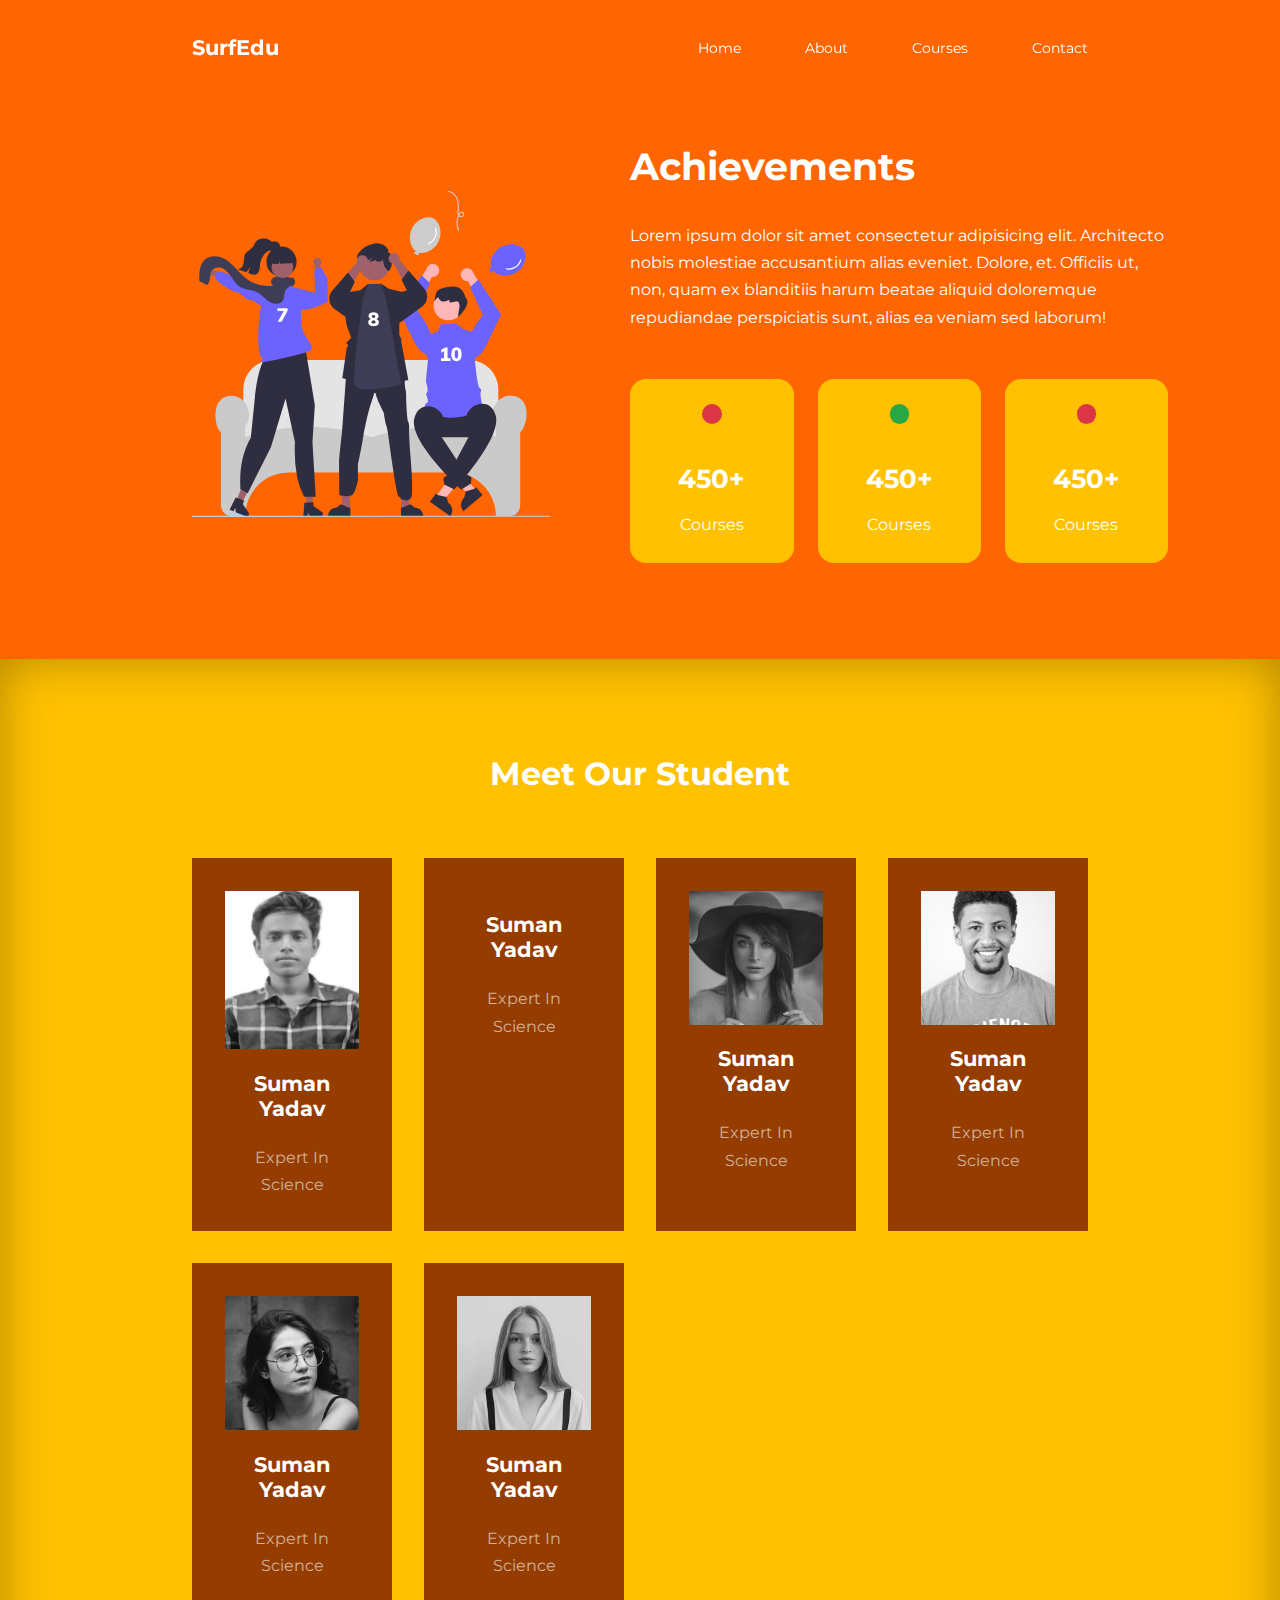
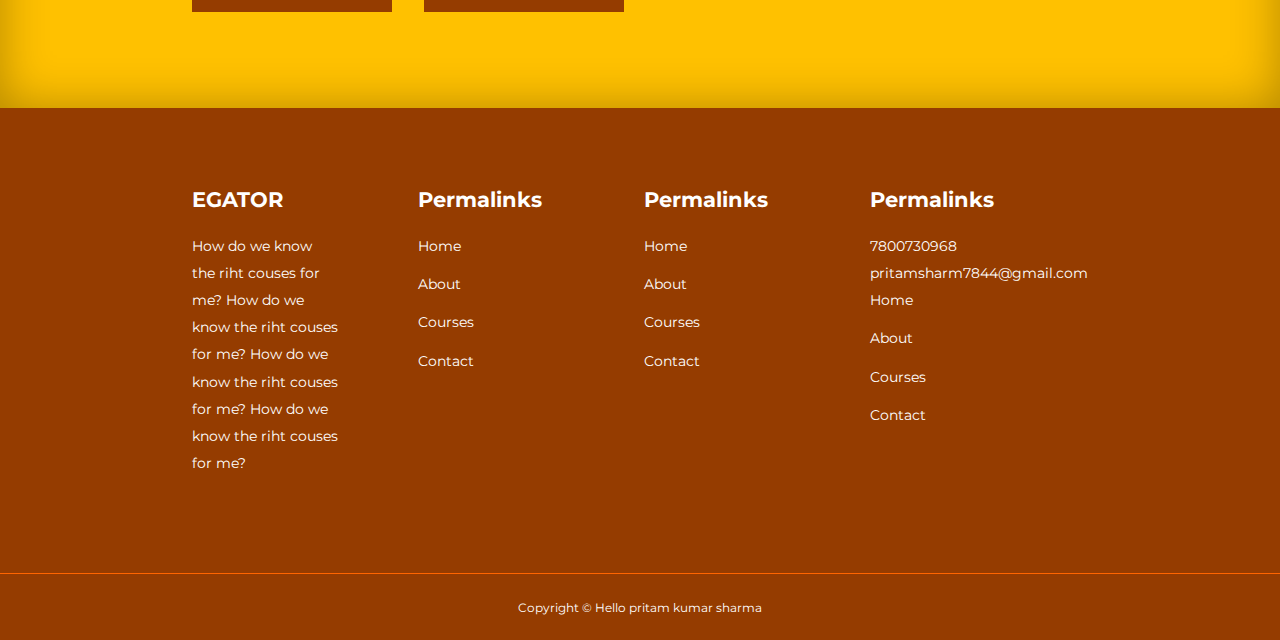
==== about.html @ e7615812 "Your commit message here" ====
<!DOCTYPE html>
<html lang="en">

<head>
    <meta charset="UTF-8">
    <meta name="viewport" content="width=device-width, initial-scale=1.0">
    <title>Education</title>

    <link rel="stylesheet" href="./css/style.css">
    <link rel="stylesheet" href="./css/about.css">

    <link rel="stylesheet" href="https://unicons.iconscout.com/release/v4.0.8/css/line.css">

    <link rel="preconnect" href="https://fonts.googleapis.com">
    <link rel="preconnect" href="https://fonts.gstatic.com" crossorigin>
    <link href="https://fonts.googleapis.com/css2?family=Montserrat:wght@300;400;500;600;700;800;900&display=swap"
        rel="stylesheet">

    <link rel="stylesheet" href="https://cdn.jsdelivr.net/npm/swiper@10/swiper-bundle.min.css" />
</head>

<body>

    <nav>
        <div class="container nav_container">

            <a href="index.html">
                <h4>SurfEdu</h4>
            </a>
            <ul class="nav_menu">
                <li><a href="index.html">Home</a></li>
                <li><a href="index.html">About</a></li>
                <li><a href="index.html">Courses</a></li>
                <li><a href="index.html">Contact</a></li>
            </ul>

            <button id="open-menu-btn"><i class="uil uil-bars"></i></button>
            <button id="close-menu-btn"><i class="uil uil-multiply"></i></button>
        </div>
    </nav>


    <!-- //////////End of navbar////////////// -->


    <section class="about_achievements">
        <div class="container about_achievements-container">
            <div class="about_achievements-left">
                <img src="./images/about achievements.svg" alt="">
            </div>
            <div class="about_achievements-right">
                <h1>Achievements</h1>
                <p>
                    Lorem ipsum dolor sit amet consectetur adipisicing elit. Architecto nobis molestiae accusantium
                    alias eveniet. Dolore, et. Officiis ut, non, quam ex blanditiis harum beatae aliquid doloremque
                    repudiandae perspiciatis sunt, alias ea veniam sed laborum!
                </p>
                <div class="achievement_cards">

                   


         

                    <article class="achievement_card">
                        <span class="achievement_icon">
                            <i class="uil uil-video"></i>
                        </span>
                        <h3>450+</h3>
                        <p>Courses</p>
                    </article>

                    <article class="achievement_card">
                        <span class="achievement_icon">
                            <i class="uil uil-video"></i>
                        </span>
                        <h3>450+</h3>
                        <p>Courses</p>
                    </article>

                  

                    <article class="achievement_card">
                        <span class="achievement_icon">
                            <i class="uil uil-video"></i>
                        </span>
                        <h3>450+</h3>
                        <p>Courses</p>
                    </article>

                </div>
            </div>
        </div>
    </section>



    <!-- end of Architecto -->

    <section class="team ">
        <h2>Meet Our Student</h2>
        <div class="container team_container">


            <article class="team_member">
                <div class="team_member-image">
                    <img src="images/pritamOne.jpg" alt="">
                </div>
                <div class="team_member-info">
                    <h4>Suman Yadav</h4>
                    <p>Expert In Science</p>
                </div>
                <div class="team_member-socials">
                    <a href="https://instagram.com"><i class="uil uil-instagram"></i></a>
                    <a href="https://twitter.com"><i class="uil uil-twitter-alt"></i></a>
                    <a href="https://linkdin.com"><i class="uil uil-linkedin-alt"></i></a>
                </div>
            </article>

            


            <article class="team_member">
                <div class="team_member-image">
                    <img src="images/pritamOne2.jpg" alt="">
                </div>
                <div class="team_member-info">
                    <h4>Suman Yadav</h4>
                    <p>Expert In Science</p>
                </div>
                <div class="team_member-socials">
                    <a href="https://instagram.com"><i class="uil uil-instagram"></i></a>
                    <a href="https://twitter.com"><i class="uil uil-twitter-alt"></i></a>
                    <a href="https://linkdin.com"><i class="uil uil-linkedin-alt"></i></a>
                </div>
            </article>



            <article class="team_member">
                <div class="team_member-image">
                    <img src="images/tm3.jpg" alt="">
                </div>
                <div class="team_member-info">
                    <h4>Suman Yadav</h4>
                    <p>Expert In Science</p>
                </div>
                <div class="team_member-socials">
                    <a href="https://instagram.com"><i class="uil uil-instagram"></i></a>
                    <a href="https://twitter.com"><i class="uil uil-twitter-alt"></i></a>
                    <a href="https://linkdin.com"><i class="uil uil-linkedin-alt"></i></a>
                </div>
            </article>



            <article class="team_member">
                <div class="team_member-image">
                    <img src="images/tm4.jpg" alt="">
                </div>
                <div class="team_member-info">
                    <h4>Suman Yadav</h4>
                    <p>Expert In Science</p>
                </div>
                <div class="team_member-socials">
                    <a href="https://instagram.com"><i class="uil uil-instagram"></i></a>
                    <a href="https://twitter.com"><i class="uil uil-twitter-alt"></i></a>
                    <a href="https://linkdin.com"><i class="uil uil-linkedin-alt"></i></a>
                </div>
            </article>



            <article class="team_member">
                <div class="team_member-image">
                    <img src="images/tm5.jpg" alt="">
                </div>
                <div class="team_member-info">
                    <h4>Suman Yadav</h4>
                    <p>Expert In Science</p>
                </div>
                <div class="team_member-socials">
                    <a href="https://instagram.com"><i class="uil uil-instagram"></i></a>
                    <a href="https://twitter.com"><i class="uil uil-twitter-alt"></i></a>
                    <a href="https://linkdin.com"><i class="uil uil-linkedin-alt"></i></a>
                </div>
            </article>



            <article class="team_member">
                <div class="team_member-image">
                    <img src="images/tm7.jpg" alt="">
                </div>
                <div class="team_member-info">
                    <h4>Suman Yadav</h4>
                    <p>Expert In Science</p>
                </div>
                <div class="team_member-socials">
                    <a href="https://instagram.com"><i class="uil uil-instagram"></i></a>
                    <a href="https://twitter.com"><i class="uil uil-twitter-alt"></i></a>
                    <a href="https://linkdin.com"><i class="uil uil-linkedin-alt"></i></a>
                </div>
            </article>


        </div>
    </section>





    <footer class="footer">
        <div class="container footer_container">
            <div class="footer_1">
                <a href="index.html" class="footer_logo" a>
                    <h4>EGATOR</h4>
                </a>
                <p>
                    How do we know the riht couses for me?
                    How do we know the riht couses for me?
                    How do we know the riht couses for me?
                    How do we know the riht couses for me?
                </p>
            </div>

            <div class="footer_2">
                <h4>Permalinks</h4>
                <ul class="permalinks">
                    <li><a href="index.html">Home</a></li>
                    <li><a href="index.html">About</a></li>
                    <li><a href="index.html">Courses</a></li>
                    <li><a href="index.html">Contact</a></li>
                </ul>
            </div>

            <div class="footer_3">
                <h4>Permalinks</h4>
                <!-- <div>
                    <p>7800730968</p>
                    <p>pritamsharm7844@gmail.com  </p>
                </div> -->

                <ul class="permalinks">
                    <li><a href="index.html">Home</a></li>
                    <li><a href="index.html">About</a></li>
                    <li><a href="index.html">Courses</a></li>
                    <li><a href="index.html">Contact</a></li>
                </ul>
            </div>

            <div class="footer_3">
                <h4>Permalinks</h4>
                <div>
                    <p>7800730968</p>
                    <p>pritamsharm7844@gmail.com </p>
                </div>

                <ul class="permalinks">
                    <li><a href="index.html">Home</a></li>
                    <li><a href="index.html">About</a></li>
                    <li><a href="index.html">Courses</a></li>
                    <li><a href="index.html">Contact</a></li>
                </ul>
            </div>



        </div>
        <div class="footer_copyright">
            <small>Copyright &copy; Hello pritam kumar sharma </small>
        </div>

    </footer>

    <script src="https://cdn.jsdelivr.net/npm/swiper@10/swiper-bundle.min.js"></script>

    <script src="./main.js"></script>


</body>

</html>
---- css/style.css ----
* {
    margin: 0;
    padding: 0;
    border: 0;
    outline: 0;
    text-decoration: none;
    list-style: none;
    color: white;
    box-sizing: border-box;

}

:root {
--color-success: #28a745;       /* A more traditional success green */
--color-warning: #ffc107;       /* A more vibrant warning yellow */
--color-danger: #dc3545;        /* A slightly darker red for better readability */
--color-danger-variant: rgba(220, 53, 69, 0.4); /* Adjusted to match the new danger color */
--color-white: #ffffff;         /* Pure white remains unchanged */
--color-light: rgba(255, 255, 255, 0.6); /* Slightly less transparent for better readability */
--color-black: #000000;
  --color-primary: #FF6500;       /* A slightly darker and softer blue */
--color-bg: #FF6500;            /* A dark grey for a neutral background */
--color-bg1: #FFC100;           /* A medium grey for a softer contrast */
--color-bg2: #953c00;   


/* --color-bg2: #ffc107;    */

    --container-width-lg: 70%;
    --container-width-md: 90%;
    --container-width-sm: 94%;

    --transition: all 400ms ease;
    /* font-size: 1rem; */


}

body {
    font-family: "Montserrat", sans-serif;
    line-height: 1.7rem;
    columns: var(--color-white);
    background: var(--color-bg);
}

.container {
    width: var(--container-width-lg);
    margin: 0 auto;

}

section {
    padding: 6rem 0;
}

section h2 {
    text-align: center;
    margin-bottom: 4rem;
}

h1,
h2,
h3,
h4,
h5 {
    line-height: 1.2;

}

h1 {
    font-size: 2.4rem;
}

h2 {
    font-size: 2rem;

}

h3 {
    font-size: 1.6rem;

}

h4 {
    font-size: 1.3rem;

}


a {
    color: var(--color-white);
}

img {
    width: 100%;
    display: block;
    object-fit: cover;
}

.btn {
    display: inline-block;
    background: var(--color-white);
    color: var(--color-black);
    padding: 1rem 2rem;
    border: 1px solid transparent;
    font-weight: 500;
    transition: var(--transition);
}

.btn:hover {
    background: transparent;
    color: white;
    border-color: var(--color-white);

}

.btn-primary {
    background: var(--color-danger);
    color: var(--color-white);

}














/* navbar */


nav {
    background: transparent;
    width: 100%;
    height: 6rem;
    position: fixed;
    top: 0;
    z-index: 11;
    transition: var(--transition);
}

.window-scroll {
    background: var(--color-bg);
    box-shadow: 0 1rem 2rem rgba(0, 0, 0, 0.2);
}

.nav_container {
    height: 100%;
    display: flex;
    justify-content: space-between;
    align-items: center;
}

.nav_logo {
    display: flex;
    align-items: center;
}

.nav_logo img {
    height: 60px; /* Adjust the height as needed */
    width: auto;  /* Maintain aspect ratio */
    background-color: #ffffff;
    padding: 6px;
    border-radius: 50%;
}

.nav_heading {
    font-size: 1.5rem; /* Adjust the size as needed */
    color: var(--color-white);
    margin-left: 1rem; /* Space between the logo and the heading */
}

nav button {
    display: none;
}

.nav_menu {
    display: flex;
    align-items: center;
    gap: 4rem;
}

.nav_menu a {
    font-size: 0.9rem;
    color: var(--color-white);
    transition: var(--transition);
}

.nav_menu a:hover {
    color: var(--color-bg2);
}

/* Header */


header {
    position: relative;
    top: 5rem;
    overflow: hidden;
    height: 70vh;
    margin-bottom: 5rem;
}

.header_container {
    display: grid;
    grid-template-columns: 1fr 1fr;
    align-items: center;
    gap: 5rem;
    height: 100%;
}

.header_left p {
    margin: 1rem 0 2.4rem;

}

/* category */


.categories {
    background: var(--color-bg1);
    height: 35rem;
}


.categories h1 {
    line-height: 1;
    margin-bottom: 3rem;
}

.categories_container {
    display: grid;
    grid-template-columns: 40% 60%;
    /* gap: 4rem; */
}

.categories_left {
    margin-left: 4rem;
}

.categories_left p {
    margin: 1rem 0 3rem;
}

.categories_right {
    display: grid;
    grid-template-columns: repeat(3, 1fr);
    gap: 1.2rem;


}

.category {
    background: var(--color-bg2);
    padding: 2rem;
    border-radius: 2rem;
    transition: var(--transition);
}

.category:hover {
    box-shadow: 0 3rem 3rem rgba(0, 0, 0, 0.3);
    z-index: 1;
}

.category:nth-child(2) .category_icon {
    background: var(--color-danger);
}

.category:nth-child(3) .category_icon {
    background: var(--color-success);
}

.category:nth-child(4) .category_icon {
    background: var(--color-warning);
}

.category:nth-child(5) .category_icon {
    background: var(--color-danger);
}

.category_icon {
    background: var(--color-primary);
    padding: 0.7rem;
    border-radius: 0.9rem;
}

.category h5 {
    margin: 2rem 0 1rem;
}

.category p {
    font-size: 0.85rem;
}

/* Popular coureses */


.courses {
    margin-top: 10rem;
}

.courses_container {
    display: grid;
    grid-template-columns: repeat(3, 1fr);
    gap: 2rem;
}

.course {
    background: var(--color-bg1);
    text-align: center;
    border: 1px solid transparent;
    transition: var(--transition);
}

.course:hover {
    background: transparent;
    border-color: var(--color-primary);
}

.course_info {
    padding: 2rem;
}

.course_info p {
    margin: 1.2rem 0 2rem;
    font-size: 0.9rem;
}

/* fqaq */

.faqs {
    background: var(--color-bg1);
    box-shadow: inset 0 0 3rem rgba(0, 0, 0, 0.5);
}

.faqs_container {
    display: grid;
    grid-template-columns: 1fr 1fr;
    gap: 1rem;
}

.faq {
    padding: 2rem;
    display: flex;
    align-items: center;
    gap: 1.4rem;
    height: fit-content;
    background: var(--color-primary);
    cursor: pointer;
}

.faq h4 {
    font-size: 1rem;
    line-height: 2.2;
}

.faq_icon {
    align-self: flex-start;
    font-size: 1.2rem;
}

.faq p {
    margin-top: 0.8rem;
    display: none;
    transition: var(--transition);
}

.faq.open p {
    display: block;
}

/* Testimonials */

.testimonials_container {
    overflow-x: hidden;
    position: relative;
    margin-bottom: 5rem;

}

.testimonial {
    padding-top: 2rem;
}

.avatar {
    width: 6rem;
    height: 6rem;
    border-radius: 50%;
    overflow: hidden;
    margin: 0 auto 1rem;
    border: 1rem solid var(--color-bg1);

}

.testimonial_info {
    text-align: center;
}

.testimonial_body {
    background: var(--color-primary);
    padding: 2rem;
    margin-top: 3rem;
    position: relative;
}

.testimonial_body::before {
    content: "";
    display: block;
    background: linear-gradient(135deg, transparent,
            var(--color-primary),
            var(--color-primary),
            var(--color-primary));
    width: 3rem;
    height: 3rem;
    position: absolute;
    left: 50%;
    top: -1.5rem;
    transform: rotate(45deg);
}


/* footer parts */

.footer {
    background: var(--color-bg2);
    padding-top: 5rem;
    font-size: 0.9rem;

}


.footer_container {
    display: grid;
    grid-template-columns: repeat(4, 1fr);
    gap: 5rem;
}

.footer_container>div h4 {
    margin-bottom: 1.2rem;
}

.footer_1 p {
    margin: 0 0 2rem;

}

footer ul li {
    margin-bottom: 0.7rem;
}

footer ul li a:hover {
    text-decoration: underline;
}

.footer_socials {
    display: flex;
    gap: 1rem;
    font-size: 1.2rem;
    margin-top: 2rem;

}

.footer_copyright {
    text-align: center;
    margin-top: 4rem;
    padding: 1.2rem 0;
    border-top: 1px solid var(--color-bg);
}



/* media queries (Tablets) */

@media screen and (max-width:1024px) {
    .container {
        width: var(--container-width-md);
    }

    h1 {
        font-size: 2.2rem;
    }

    h2 {
        font-size: 1.7rem;
    }

    h3 {
        font-size: 1.4rem;
    }

    h4 {
        font-size: 1.2rem;
    }

    nav button {
        display: inline-block;
        background: transparent;
        font-size: 1.8rem;
        color: var(--color-white);
        cursor: pointer;
    }

    nav button#close-menu-btn {
        display: none;
    }

    .nav_menu {
        position: fixed;
        top: 5rem;
        right: 5%;
        height: fit-content;
        width: 18rem;
        flex-direction: column;
        gap: 0;
        display: none;
    }

    .nav_menu li {
        width: 100%;
        height: 5.8rem;
        animation: animateNavItems 400ms linear forwards;
        transform-origin: top right;
        opacity: 0;
    }

    .nav_menu li:nth-child(2) {
        animation-delay: 200ms;
    }

    .nav_menu li:nth-child(3) {
        animation-delay: 400ms;
    }

    .nav_menu li:nth-child(4) {
        animation-delay: 600ms;
    }

    @keyframes animateNavItems {
        0% {
            transform: rotateZ(-90deg);

        }

        100% {
            transform: rotateZ(0);
            opacity: 1;
        }
    }

    .nav_menu li a {
        background: var(--color-primary);
        box-shadow: -4rem 6rem 10rem rgba(0, 0, 0, 0.6);
        width: 100%;
        height: 100%;
        display: grid;
        place-items: center;


    }

    l .nav_menu li a:hover {
        background: var(--color-bg1);
        color: var(--color-white);
    }

    /* **************HEADER***************** */



    header {
        height: 52vh;
        margin-bottom: 4ren;
    }

    .header_container {
        gap: 0;
        padding-bottom: 3rem;
    }


    /* **************Categories***************** */

    .categories {
        height: auto;
    }

    .categories_container {
        grid-template-columns: 1fr;
        gap: 3rem;
    }

    .categories_left {
        margin-right: 0;
    }

    /* **************Coureses***************** */


    .courses {
        margin-top: 0;
    }

    .courses_container {
        grid-template-columns: 1fr 1fr;
    }

    /* **************faqs***************** */
    .faqs_container {
        grid-template-columns: 1fr;
    }

    .faq {
        padding: 1.5rem;
    }

    /* **************testimonials***************** */
    .footer_container {
        grid-template-columns: 1fr 1fr;
    }



    .contactContainer {
        flex-direction: column;
        align-items: stretch; 
    }
}

@media screen and (max-width: 600px){
  .container{
    width: var(--container-width-sm);
  }


      /* **************Navbar***************** */
    .nav_menu{
        right: 3%;
    }

    header{
      height: 100vh;
    }

    .header_container{
        grid-template-columns: 1fr;
        text-align: center;
        margin-top:0 ;
    }

    .header_left p{

     margin-bottom: 1.3rem;
    }

        /* **************Categories***************** */

    .categories_right{
        grid-template-columns: 1fr 1fr;
        gap: 0.7rem;
    }

    .category{
        padding: 1rem;

    }
    .category_icon{
        margin-top: 4px;
        display: inline-block;
    }
    /* **************popular courses***************** */

    .courses_container{
        grid-template-columns: 1fr;
    }

        /* **************Testimonials***************** */
   .testimonial_body{
    padding: 1.2rem;
   }

       /* **************footer***************** */
.footer_container{
    grid-template-columns: 1fr;
    text-align: center;
    gap: 2rem;
}

.footer_1 p{
    margin: 1rem auto;
}
.footer_socials{
   justify-content:center ;
}

    .contactContainer {
        flex-direction: column;
        align-items: stretch; /* Ensures each item stretches to full width */
    }

    .left {
        margin-right: 0; /* Remove margin on smaller devices */
        margin-bottom: 2rem; /* Add margin between left and right containers */
    }

    .right {
        margin-bottom: 2rem; /* Add margin between left and right containers */
    }
}






/* contact form  */



.contact {
    padding: 2rem 0;
    background-color: var(--color-bg);
    color: black;

}

.contact h2 {
    text-align: center;
    margin-bottom: 2rem;
    color: var(--color-white);
    margin-top: 100px;
    background-color:  rgb(246, 98, 0);
    padding: 10px;
 
}

.contact_form {
    max-width: 600px;
    margin: 0 auto;
    background: var(--color-bg1);
    padding: 2rem;
    border-radius: 8px;
    box-shadow: 0 1rem 2rem rgba(0, 0, 0, 0.2);
}

.form_group {
    margin-bottom: 1rem;
}

.form_group label {
    display: block;
    margin-bottom: 0.1rem;
    color: var(--color-black);
}

.form_group input,
.form_group textarea {
    width: 100%;
    padding: 0.75rem;
    border: 1px solid var(--color-light);
    border-radius: 4px;
    background: var(--color-white);
    color: var(--color-black);
}

.form_group input::placeholder,
.form_group textarea::placeholder {
    color: var(--color-black);
}

.form_group input:focus,
.form_group textarea:focus {
    border-color: var(--color-primary);
    outline: none;
}

.btn {
    display: inline-block;
    background: var(--color-primary);
    color: var(--color-white);
    padding: 0.75rem 1.5rem;
    border: none;
    border-radius: 4px;
    cursor: pointer;
    transition: var(--transition);
    text-align: center;
}

.btn:hover {
    background: var(--color-warning);
}
.contactContainer {
    display: flex;
    justify-content: space-between;
}

.left {
    /* background-color: #28a745; */
    flex: 1;
    margin-right: 10rem;
    margin-top: 100px;
}

.right {
    flex: 2;
}
---- css/about.css ----
/* ACHIEVEMENTS */

.about_achievements {
    margin-top: 3rem;

}

.about_achievements-container {
    display: grid;
    grid-template-columns: 40% 60%;
    gap: 5rem;
    align-items: center;

}

.about_achievements-right h1 {
    margin-bottom: 2rem;

}

/* .container{
    width: var(--container-widt-lg);
} */

.achievement_cards {
    display: grid;
    grid-template-columns: repeat(3, 1fr);
    gap: 1.5rem;
    margin-top: 3rem;
}

.achievement_card {
    background: var(--color-bg1);
    padding: 1.6rem;
    border-radius: 1rem;
    text-align: center;
}

.achievement_card:hover {
    background: var(--color-bg2);
    box-shadow: 0 3rem 3rem rgba(0, 0, 0, 0.3);
}

.achievement_icon {
    background: var(--color-danger);
    padding: 0.6rem;
    border-radius: 1rem;
    display: inline-block;
    margin-bottom: 2rem;
    font-size: 2rem;
}

.achievement_card:nth-child(2) .achievement_icon {
    background: var(--color-success);
}

.achievement_card p {
    margin-top: 1rem;
}


/* team */

.team {
    background: var(--color-bg1);
    box-shadow: inset 0 0 3rem rgba(0, 0, 0, 0.3);
}

.team_container {
    display: grid;
    grid-template-columns: repeat(4, 1fr);
    gap: 2rem;
}

.team_member {
    background: var(--color-bg2);
    padding: 2rem;
    border: 1px solid transparent;
    transition: var(--transition);
    position: relative;
    overflow: hidden;
}

.team_member:hover {
    background: transparent;
    border-color: var(--color-primary);
}

.team_member-image img {
    filter: saturate(0);
}

.team_member:hover img {
    filter: saturate(1);
}

.team_member-info * {
    text-align: center;
    margin-top: 1.4rem;

}

.team_member-info p {
    color: var(--color-light);
}

.team_member-socials {
    position: absolute;
    top: 50%;
    transform: translateY(-50%);
    right: -100%;

    display: flex;
    flex-direction: column;
    background: var(--color-primary);
    border-radius: 1rem 0 0 1rem;
    box-shadow: -2rem 0 2rem rgba(0, 0, 0, 0.3);
    transition: var(--transition);

}

.team_member:hover .team_member-socials {
    right: 0;
}

.team_member-socials a {
    padding: 1rem;
}


/* medial quaries */
@media screen and (max-width:1024px) {
    .about_achievements {
        margin-top: 2rem;
    }

    .about_achievements-container {
        grid-template-columns: 1fr;
        gap: 4rem;
    }

    .about_achievements-left {
        width: 80%;
        margin: 0 auto;
    }





    .team_container {
        grid-template-columns: repeat(3, 1fr);
        gap: 1.5rem;

    }

    .team_member  {
        padding: 1.5rem;
      


    }

  



}

@media screen and (max-width:600px) {
    /* medial for mobile */

    .achievement_cards {
        grid-template-columns: 1fr 1fr;
        gap: 0.7rem;

    }

    .team_member {
        padding: 0;

    }

    .team_member p {
        margin-bottom: 1rem;
        font-size: .6rem;


    }

    .team_member-info h4{
        font-size: 0.9rem;
        line-height: 0;
    }

}
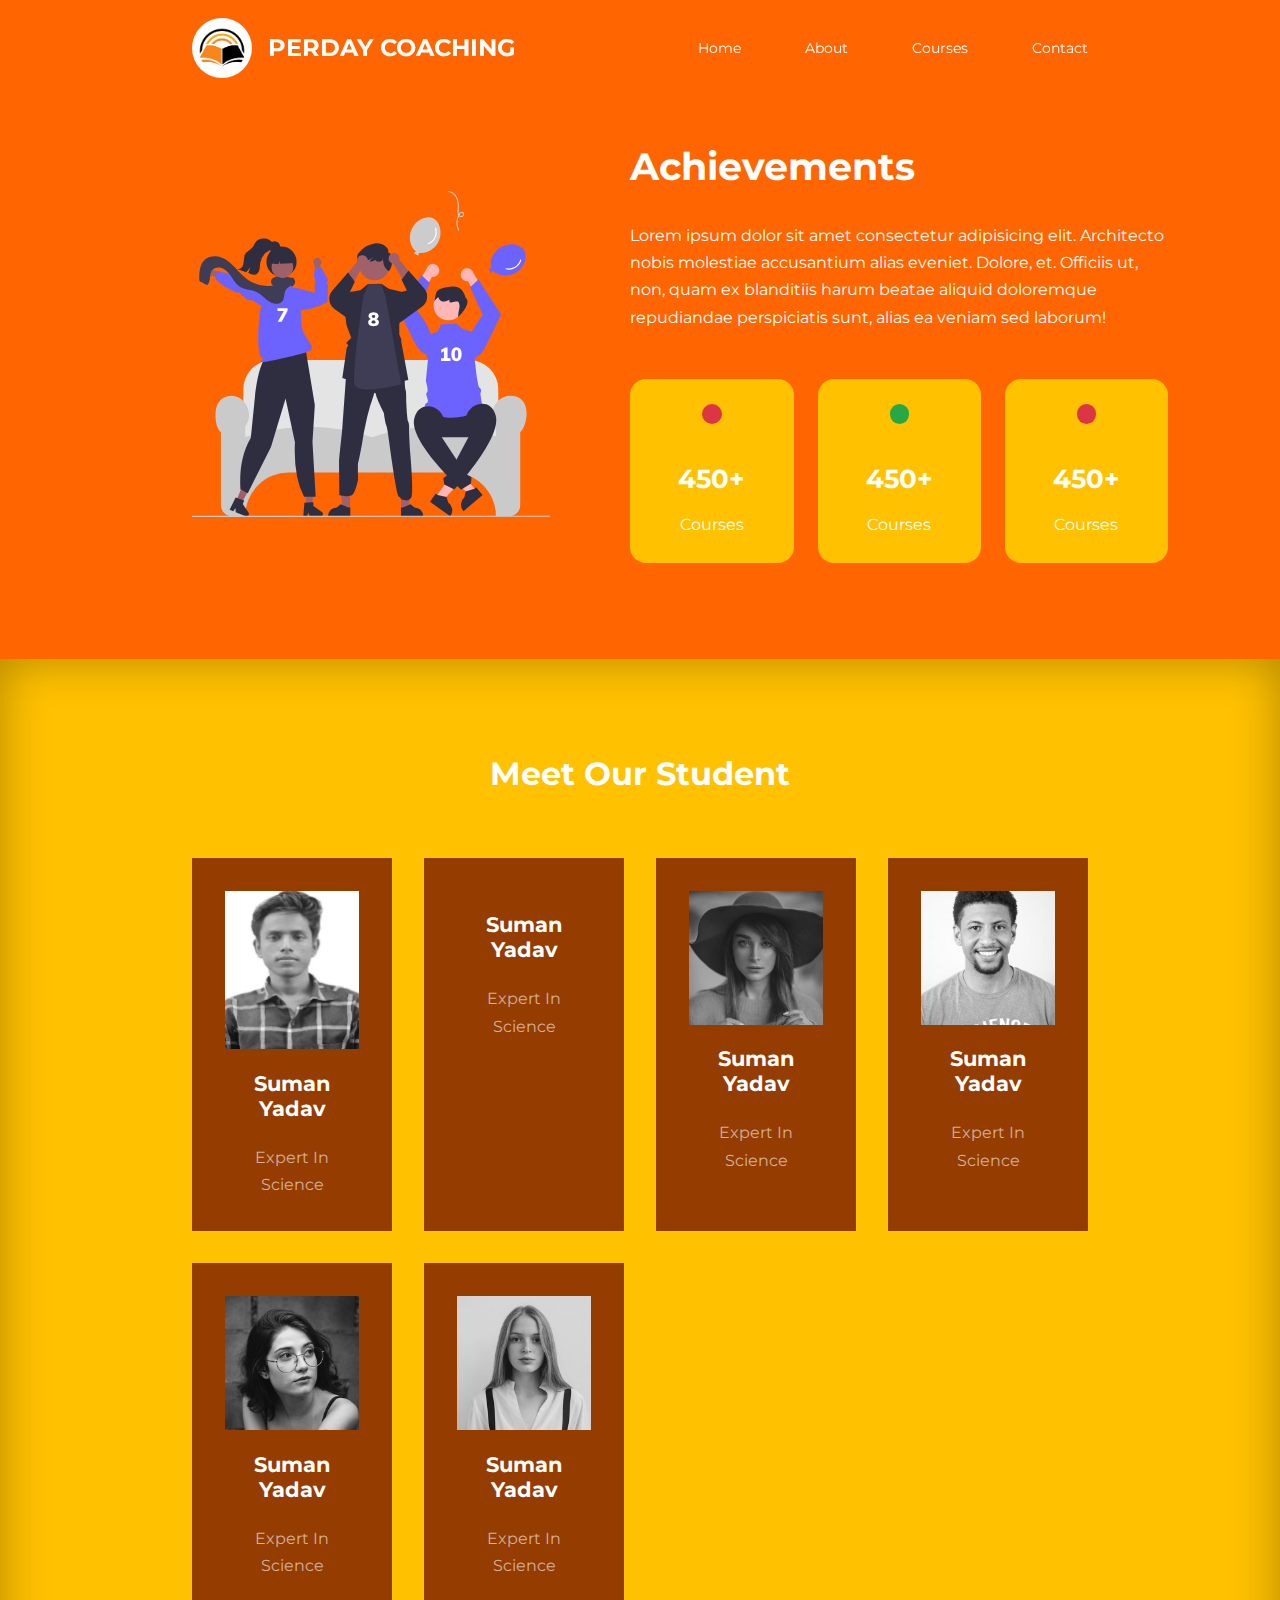
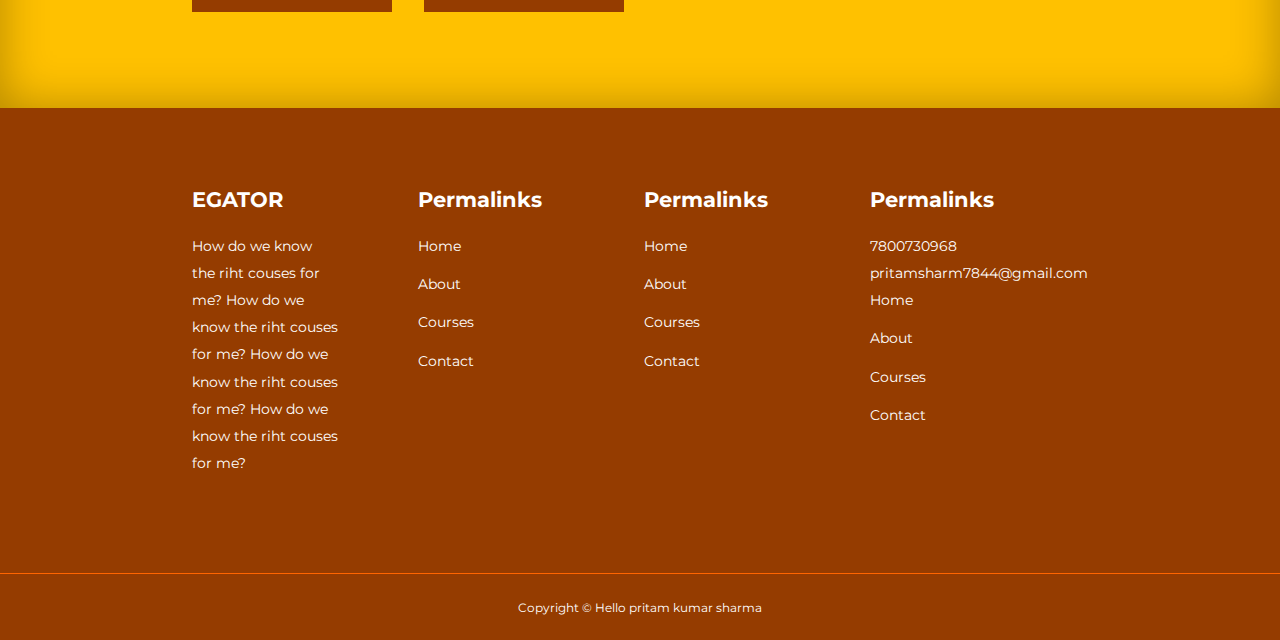
==== commit b441773c: "hello pritam" ====
--- a/about.html
+++ b/about.html
@@ -1,284 +1,288 @@
 <!DOCTYPE html>
 <html lang="en">
-
-<head>
-    <meta charset="UTF-8">
-    <meta name="viewport" content="width=device-width, initial-scale=1.0">
+  <head>
+    <meta charset="UTF-8" />
+    <meta name="viewport" content="width=device-width, initial-scale=1.0" />
     <title>Education</title>
 
-    <link rel="stylesheet" href="./css/style.css">
-    <link rel="stylesheet" href="./css/about.css">
-
-    <link rel="stylesheet" href="https://unicons.iconscout.com/release/v4.0.8/css/line.css">
-
-    <link rel="preconnect" href="https://fonts.googleapis.com">
-    <link rel="preconnect" href="https://fonts.gstatic.com" crossorigin>
-    <link href="https://fonts.googleapis.com/css2?family=Montserrat:wght@300;400;500;600;700;800;900&display=swap"
-        rel="stylesheet">
-
-    <link rel="stylesheet" href="https://cdn.jsdelivr.net/npm/swiper@10/swiper-bundle.min.css" />
-</head>
-
-<body>
-
+    <link rel="stylesheet" href="./css/style.css" />
+    <link rel="stylesheet" href="./css/about.css" />
+
+    <link
+      rel="stylesheet"
+      href="https://unicons.iconscout.com/release/v4.0.8/css/line.css"
+    />
+
+    <link rel="preconnect" href="https://fonts.googleapis.com" />
+    <link rel="preconnect" href="https://fonts.gstatic.com" crossorigin />
+    <link
+      href="https://fonts.googleapis.com/css2?family=Montserrat:wght@300;400;500;600;700;800;900&display=swap"
+      rel="stylesheet"
+    />
+
+    <link
+      rel="stylesheet"
+      href="https://cdn.jsdelivr.net/npm/swiper@10/swiper-bundle.min.css"
+    />
+  </head>
+
+  <body>
     <nav>
-        <div class="container nav_container">
-
-            <a href="index.html">
-                <h4>SurfEdu</h4>
-            </a>
-            <ul class="nav_menu">
-                <li><a href="index.html">Home</a></li>
-                <li><a href="index.html">About</a></li>
-                <li><a href="index.html">Courses</a></li>
-                <li><a href="index.html">Contact</a></li>
-            </ul>
-
-            <button id="open-menu-btn"><i class="uil uil-bars"></i></button>
-            <button id="close-menu-btn"><i class="uil uil-multiply"></i></button>
-        </div>
+      <div class="container nav_container">
+        <div class="nav_logo">
+          <a href="index.html">
+            <img src="/assets/logocoac.png" alt="SurfEdu Logo" />
+          </a>
+          <span class="nav_heading"><b>PERDAY COACHING</b></span>
+        </div>
+        <ul class="nav_menu">
+          <li><a href="index.html">Home</a></li>
+          <li><a href="about.html">About</a></li>
+          <li><a href="index.html">Courses</a></li>
+          <li><a href="contact.html">Contact</a></li>
+        </ul>
+        <button id="open-menu-btn"><i class="uil uil-bars"></i></button>
+        <button id="close-menu-btn"><i class="uil uil-multiply"></i></button>
+      </div>
     </nav>
 
-
     <!-- //////////End of navbar////////////// -->
 
-
     <section class="about_achievements">
-        <div class="container about_achievements-container">
-            <div class="about_achievements-left">
-                <img src="./images/about achievements.svg" alt="">
-            </div>
-            <div class="about_achievements-right">
-                <h1>Achievements</h1>
-                <p>
-                    Lorem ipsum dolor sit amet consectetur adipisicing elit. Architecto nobis molestiae accusantium
-                    alias eveniet. Dolore, et. Officiis ut, non, quam ex blanditiis harum beatae aliquid doloremque
-                    repudiandae perspiciatis sunt, alias ea veniam sed laborum!
-                </p>
-                <div class="achievement_cards">
-
-                   
-
-
-         
-
-                    <article class="achievement_card">
-                        <span class="achievement_icon">
-                            <i class="uil uil-video"></i>
-                        </span>
-                        <h3>450+</h3>
-                        <p>Courses</p>
-                    </article>
-
-                    <article class="achievement_card">
-                        <span class="achievement_icon">
-                            <i class="uil uil-video"></i>
-                        </span>
-                        <h3>450+</h3>
-                        <p>Courses</p>
-                    </article>
-
-                  
-
-                    <article class="achievement_card">
-                        <span class="achievement_icon">
-                            <i class="uil uil-video"></i>
-                        </span>
-                        <h3>450+</h3>
-                        <p>Courses</p>
-                    </article>
-
-                </div>
-            </div>
-        </div>
+      <div class="container about_achievements-container">
+        <div class="about_achievements-left">
+          <img src="./images/about achievements.svg" alt="" />
+        </div>
+        <div class="about_achievements-right">
+          <h1>Achievements</h1>
+          <p>
+            Lorem ipsum dolor sit amet consectetur adipisicing elit. Architecto
+            nobis molestiae accusantium alias eveniet. Dolore, et. Officiis ut,
+            non, quam ex blanditiis harum beatae aliquid doloremque repudiandae
+            perspiciatis sunt, alias ea veniam sed laborum!
+          </p>
+          <div class="achievement_cards">
+            <article class="achievement_card">
+              <span class="achievement_icon">
+                <i class="uil uil-video"></i>
+              </span>
+              <h3>450+</h3>
+              <p>Courses</p>
+            </article>
+
+            <article class="achievement_card">
+              <span class="achievement_icon">
+                <i class="uil uil-video"></i>
+              </span>
+              <h3>450+</h3>
+              <p>Courses</p>
+            </article>
+
+            <article class="achievement_card">
+              <span class="achievement_icon">
+                <i class="uil uil-video"></i>
+              </span>
+              <h3>450+</h3>
+              <p>Courses</p>
+            </article>
+          </div>
+        </div>
+      </div>
     </section>
 
-
-
     <!-- end of Architecto -->
 
-    <section class="team ">
-        <h2>Meet Our Student</h2>
-        <div class="container team_container">
-
-
-            <article class="team_member">
-                <div class="team_member-image">
-                    <img src="images/pritamOne.jpg" alt="">
-                </div>
-                <div class="team_member-info">
-                    <h4>Suman Yadav</h4>
-                    <p>Expert In Science</p>
-                </div>
-                <div class="team_member-socials">
-                    <a href="https://instagram.com"><i class="uil uil-instagram"></i></a>
-                    <a href="https://twitter.com"><i class="uil uil-twitter-alt"></i></a>
-                    <a href="https://linkdin.com"><i class="uil uil-linkedin-alt"></i></a>
-                </div>
-            </article>
-
-            
-
-
-            <article class="team_member">
-                <div class="team_member-image">
-                    <img src="images/pritamOne2.jpg" alt="">
-                </div>
-                <div class="team_member-info">
-                    <h4>Suman Yadav</h4>
-                    <p>Expert In Science</p>
-                </div>
-                <div class="team_member-socials">
-                    <a href="https://instagram.com"><i class="uil uil-instagram"></i></a>
-                    <a href="https://twitter.com"><i class="uil uil-twitter-alt"></i></a>
-                    <a href="https://linkdin.com"><i class="uil uil-linkedin-alt"></i></a>
-                </div>
-            </article>
-
-
-
-            <article class="team_member">
-                <div class="team_member-image">
-                    <img src="images/tm3.jpg" alt="">
-                </div>
-                <div class="team_member-info">
-                    <h4>Suman Yadav</h4>
-                    <p>Expert In Science</p>
-                </div>
-                <div class="team_member-socials">
-                    <a href="https://instagram.com"><i class="uil uil-instagram"></i></a>
-                    <a href="https://twitter.com"><i class="uil uil-twitter-alt"></i></a>
-                    <a href="https://linkdin.com"><i class="uil uil-linkedin-alt"></i></a>
-                </div>
-            </article>
-
-
-
-            <article class="team_member">
-                <div class="team_member-image">
-                    <img src="images/tm4.jpg" alt="">
-                </div>
-                <div class="team_member-info">
-                    <h4>Suman Yadav</h4>
-                    <p>Expert In Science</p>
-                </div>
-                <div class="team_member-socials">
-                    <a href="https://instagram.com"><i class="uil uil-instagram"></i></a>
-                    <a href="https://twitter.com"><i class="uil uil-twitter-alt"></i></a>
-                    <a href="https://linkdin.com"><i class="uil uil-linkedin-alt"></i></a>
-                </div>
-            </article>
-
-
-
-            <article class="team_member">
-                <div class="team_member-image">
-                    <img src="images/tm5.jpg" alt="">
-                </div>
-                <div class="team_member-info">
-                    <h4>Suman Yadav</h4>
-                    <p>Expert In Science</p>
-                </div>
-                <div class="team_member-socials">
-                    <a href="https://instagram.com"><i class="uil uil-instagram"></i></a>
-                    <a href="https://twitter.com"><i class="uil uil-twitter-alt"></i></a>
-                    <a href="https://linkdin.com"><i class="uil uil-linkedin-alt"></i></a>
-                </div>
-            </article>
-
-
-
-            <article class="team_member">
-                <div class="team_member-image">
-                    <img src="images/tm7.jpg" alt="">
-                </div>
-                <div class="team_member-info">
-                    <h4>Suman Yadav</h4>
-                    <p>Expert In Science</p>
-                </div>
-                <div class="team_member-socials">
-                    <a href="https://instagram.com"><i class="uil uil-instagram"></i></a>
-                    <a href="https://twitter.com"><i class="uil uil-twitter-alt"></i></a>
-                    <a href="https://linkdin.com"><i class="uil uil-linkedin-alt"></i></a>
-                </div>
-            </article>
-
-
-        </div>
+    <section class="team">
+      <h2>Meet Our Student</h2>
+      <div class="container team_container">
+        <article class="team_member">
+          <div class="team_member-image">
+            <img src="images/pritamOne.jpg" alt="" />
+          </div>
+          <div class="team_member-info">
+            <h4>Suman Yadav</h4>
+            <p>Expert In Science</p>
+          </div>
+          <div class="team_member-socials">
+            <a href="https://instagram.com"
+              ><i class="uil uil-instagram"></i
+            ></a>
+            <a href="https://twitter.com"
+              ><i class="uil uil-twitter-alt"></i
+            ></a>
+            <a href="https://linkdin.com"
+              ><i class="uil uil-linkedin-alt"></i
+            ></a>
+          </div>
+        </article>
+
+        <article class="team_member">
+          <div class="team_member-image">
+            <img src="images/pritamOne2.jpg" alt="" />
+          </div>
+          <div class="team_member-info">
+            <h4>Suman Yadav</h4>
+            <p>Expert In Science</p>
+          </div>
+          <div class="team_member-socials">
+            <a href="https://instagram.com"
+              ><i class="uil uil-instagram"></i
+            ></a>
+            <a href="https://twitter.com"
+              ><i class="uil uil-twitter-alt"></i
+            ></a>
+            <a href="https://linkdin.com"
+              ><i class="uil uil-linkedin-alt"></i
+            ></a>
+          </div>
+        </article>
+
+        <article class="team_member">
+          <div class="team_member-image">
+            <img src="images/tm3.jpg" alt="" />
+          </div>
+          <div class="team_member-info">
+            <h4>Suman Yadav</h4>
+            <p>Expert In Science</p>
+          </div>
+          <div class="team_member-socials">
+            <a href="https://instagram.com"
+              ><i class="uil uil-instagram"></i
+            ></a>
+            <a href="https://twitter.com"
+              ><i class="uil uil-twitter-alt"></i
+            ></a>
+            <a href="https://linkdin.com"
+              ><i class="uil uil-linkedin-alt"></i
+            ></a>
+          </div>
+        </article>
+
+        <article class="team_member">
+          <div class="team_member-image">
+            <img src="images/tm4.jpg" alt="" />
+          </div>
+          <div class="team_member-info">
+            <h4>Suman Yadav</h4>
+            <p>Expert In Science</p>
+          </div>
+          <div class="team_member-socials">
+            <a href="https://instagram.com"
+              ><i class="uil uil-instagram"></i
+            ></a>
+            <a href="https://twitter.com"
+              ><i class="uil uil-twitter-alt"></i
+            ></a>
+            <a href="https://linkdin.com"
+              ><i class="uil uil-linkedin-alt"></i
+            ></a>
+          </div>
+        </article>
+
+        <article class="team_member">
+          <div class="team_member-image">
+            <img src="images/tm5.jpg" alt="" />
+          </div>
+          <div class="team_member-info">
+            <h4>Suman Yadav</h4>
+            <p>Expert In Science</p>
+          </div>
+          <div class="team_member-socials">
+            <a href="https://instagram.com"
+              ><i class="uil uil-instagram"></i
+            ></a>
+            <a href="https://twitter.com"
+              ><i class="uil uil-twitter-alt"></i
+            ></a>
+            <a href="https://linkdin.com"
+              ><i class="uil uil-linkedin-alt"></i
+            ></a>
+          </div>
+        </article>
+
+        <article class="team_member">
+          <div class="team_member-image">
+            <img src="images/tm7.jpg" alt="" />
+          </div>
+          <div class="team_member-info">
+            <h4>Suman Yadav</h4>
+            <p>Expert In Science</p>
+          </div>
+          <div class="team_member-socials">
+            <a href="https://instagram.com"
+              ><i class="uil uil-instagram"></i
+            ></a>
+            <a href="https://twitter.com"
+              ><i class="uil uil-twitter-alt"></i
+            ></a>
+            <a href="https://linkdin.com"
+              ><i class="uil uil-linkedin-alt"></i
+            ></a>
+          </div>
+        </article>
+      </div>
     </section>
 
-
-
-
-
     <footer class="footer">
-        <div class="container footer_container">
-            <div class="footer_1">
-                <a href="index.html" class="footer_logo" a>
-                    <h4>EGATOR</h4>
-                </a>
-                <p>
-                    How do we know the riht couses for me?
-                    How do we know the riht couses for me?
-                    How do we know the riht couses for me?
-                    How do we know the riht couses for me?
-                </p>
-            </div>
-
-            <div class="footer_2">
-                <h4>Permalinks</h4>
-                <ul class="permalinks">
-                    <li><a href="index.html">Home</a></li>
-                    <li><a href="index.html">About</a></li>
-                    <li><a href="index.html">Courses</a></li>
-                    <li><a href="index.html">Contact</a></li>
-                </ul>
-            </div>
-
-            <div class="footer_3">
-                <h4>Permalinks</h4>
-                <!-- <div>
+      <div class="container footer_container">
+        <div class="footer_1">
+          <a href="index.html" class="footer_logo" a>
+            <h4>EGATOR</h4>
+          </a>
+          <p>
+            How do we know the riht couses for me? How do we know the riht
+            couses for me? How do we know the riht couses for me? How do we know
+            the riht couses for me?
+          </p>
+        </div>
+
+        <div class="footer_2">
+          <h4>Permalinks</h4>
+          <ul class="permalinks">
+            <li><a href="index.html">Home</a></li>
+            <li><a href="index.html">About</a></li>
+            <li><a href="index.html">Courses</a></li>
+            <li><a href="index.html">Contact</a></li>
+          </ul>
+        </div>
+
+        <div class="footer_3">
+          <h4>Permalinks</h4>
+          <!-- <div>
                     <p>7800730968</p>
                     <p>pritamsharm7844@gmail.com  </p>
                 </div> -->
 
-                <ul class="permalinks">
-                    <li><a href="index.html">Home</a></li>
-                    <li><a href="index.html">About</a></li>
-                    <li><a href="index.html">Courses</a></li>
-                    <li><a href="index.html">Contact</a></li>
-                </ul>
-            </div>
-
-            <div class="footer_3">
-                <h4>Permalinks</h4>
-                <div>
-                    <p>7800730968</p>
-                    <p>pritamsharm7844@gmail.com </p>
-                </div>
-
-                <ul class="permalinks">
-                    <li><a href="index.html">Home</a></li>
-                    <li><a href="index.html">About</a></li>
-                    <li><a href="index.html">Courses</a></li>
-                    <li><a href="index.html">Contact</a></li>
-                </ul>
-            </div>
-
-
-
-        </div>
-        <div class="footer_copyright">
-            <small>Copyright &copy; Hello pritam kumar sharma </small>
-        </div>
-
+          <ul class="permalinks">
+            <li><a href="index.html">Home</a></li>
+            <li><a href="index.html">About</a></li>
+            <li><a href="index.html">Courses</a></li>
+            <li><a href="index.html">Contact</a></li>
+          </ul>
+        </div>
+
+        <div class="footer_3">
+          <h4>Permalinks</h4>
+          <div>
+            <p>7800730968</p>
+            <p>pritamsharm7844@gmail.com</p>
+          </div>
+
+          <ul class="permalinks">
+            <li><a href="index.html">Home</a></li>
+            <li><a href="index.html">About</a></li>
+            <li><a href="index.html">Courses</a></li>
+            <li><a href="index.html">Contact</a></li>
+          </ul>
+        </div>
+      </div>
+      <div class="footer_copyright">
+        <small>Copyright &copy; Hello pritam kumar sharma </small>
+      </div>
     </footer>
 
     <script src="https://cdn.jsdelivr.net/npm/swiper@10/swiper-bundle.min.js"></script>
 
     <script src="./main.js"></script>
-
-
-</body>
-
-</html>+  </body>
+</html>
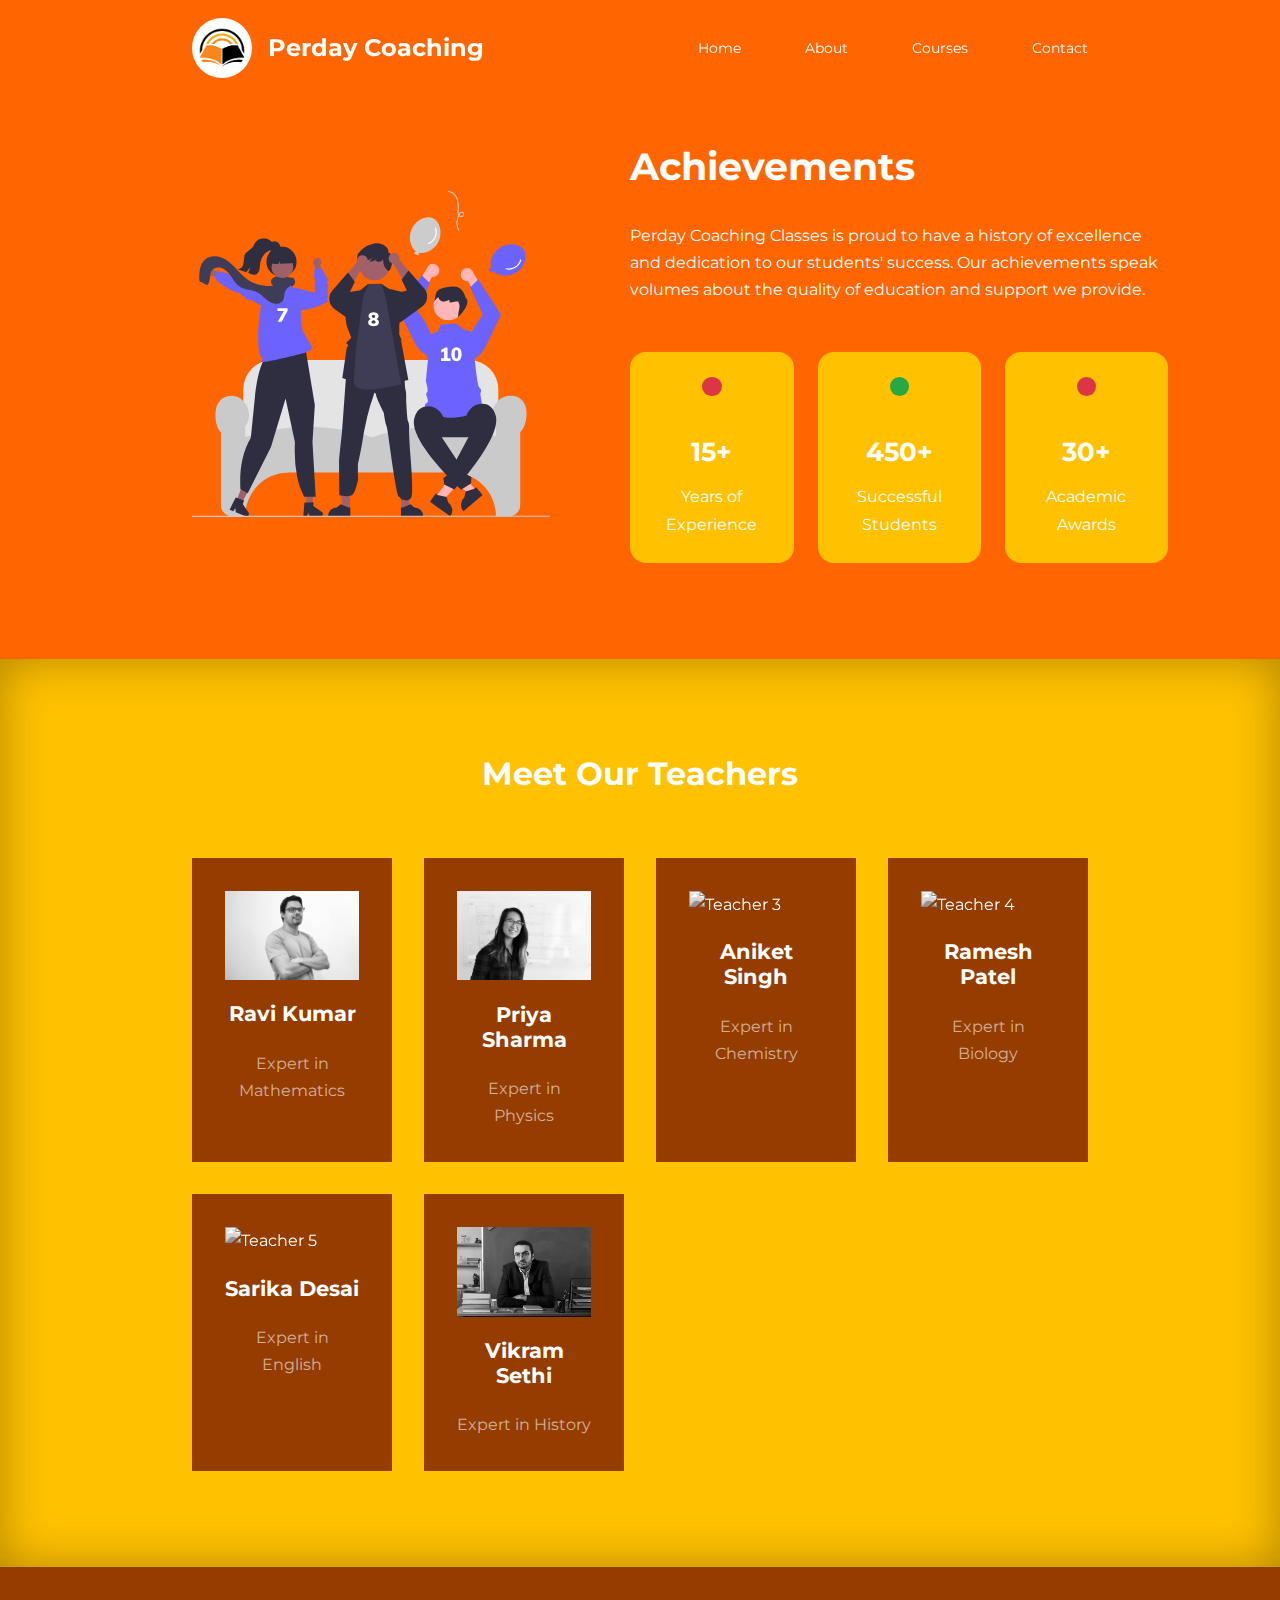
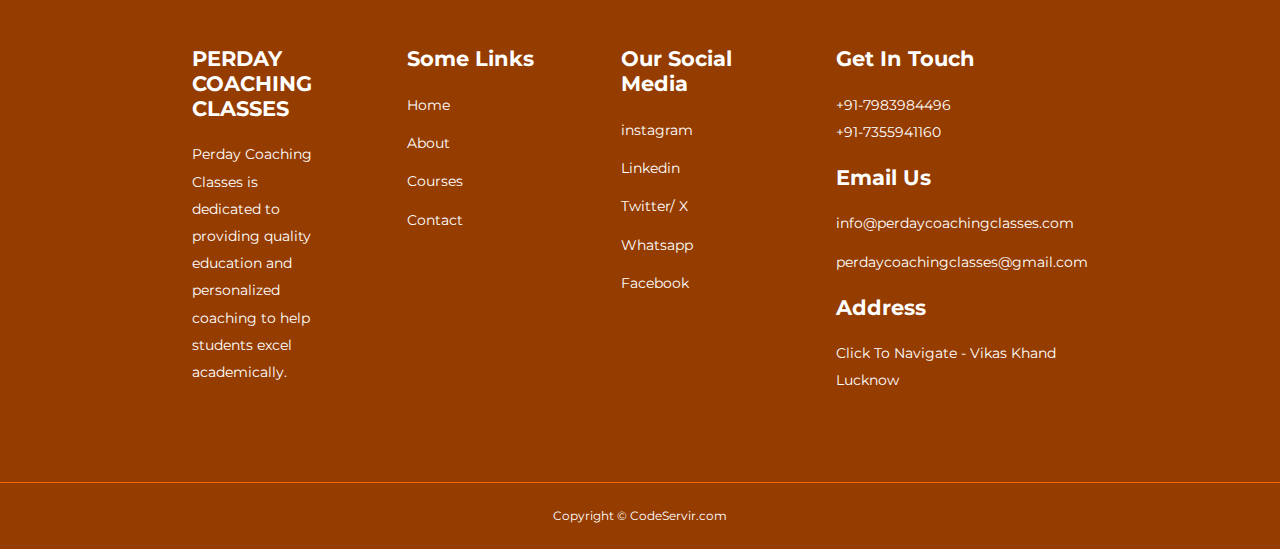
==== commit 39a3f793: "hello pritam kdf" ====
--- a/about.html
+++ b/about.html
@@ -33,7 +33,7 @@
           <a href="index.html">
             <img src="/assets/logocoac.png" alt="SurfEdu Logo" />
           </a>
-          <span class="nav_heading"><b>PERDAY COACHING</b></span>
+          <span class="nav_heading"><b>Perday Coaching</b></span>
         </div>
         <ul class="nav_menu">
           <li><a href="index.html">Home</a></li>
@@ -56,168 +56,142 @@
         <div class="about_achievements-right">
           <h1>Achievements</h1>
           <p>
-            Lorem ipsum dolor sit amet consectetur adipisicing elit. Architecto
-            nobis molestiae accusantium alias eveniet. Dolore, et. Officiis ut,
-            non, quam ex blanditiis harum beatae aliquid doloremque repudiandae
-            perspiciatis sunt, alias ea veniam sed laborum!
+            Perday Coaching Classes is proud to have a history of excellence and
+            dedication to our students' success. Our achievements speak volumes
+            about the quality of education and support we provide.
           </p>
           <div class="achievement_cards">
             <article class="achievement_card">
               <span class="achievement_icon">
-                <i class="uil uil-video"></i>
+                <i class="uil uil-book-reader"></i>
+              </span>
+              <h3>15+</h3>
+              <p>Years of Experience</p>
+            </article>
+
+            <article class="achievement_card">
+              <span class="achievement_icon">
+                <i class="uil uil-users-alt"></i>
               </span>
               <h3>450+</h3>
-              <p>Courses</p>
+              <p>Successful Students</p>
             </article>
 
             <article class="achievement_card">
               <span class="achievement_icon">
-                <i class="uil uil-video"></i>
+                <i class="uil uil-award"></i>
               </span>
-              <h3>450+</h3>
-              <p>Courses</p>
+              <h3>30+</h3>
+              <p>Academic Awards</p>
             </article>
-
-            <article class="achievement_card">
-              <span class="achievement_icon">
-                <i class="uil uil-video"></i>
-              </span>
-              <h3>450+</h3>
-              <p>Courses</p>
-            </article>
           </div>
         </div>
       </div>
     </section>
 
     <!-- end of Architecto -->
-
     <section class="team">
-      <h2>Meet Our Student</h2>
+      <h2>Meet Our Teachers</h2>
       <div class="container team_container">
         <article class="team_member">
           <div class="team_member-image">
-            <img src="images/pritamOne.jpg" alt="" />
-          </div>
-          <div class="team_member-info">
-            <h4>Suman Yadav</h4>
-            <p>Expert In Science</p>
-          </div>
-          <div class="team_member-socials">
-            <a href="https://instagram.com"
-              ><i class="uil uil-instagram"></i
-            ></a>
-            <a href="https://twitter.com"
-              ><i class="uil uil-twitter-alt"></i
-            ></a>
-            <a href="https://linkdin.com"
-              ><i class="uil uil-linkedin-alt"></i
-            ></a>
-          </div>
-        </article>
-
-        <article class="team_member">
-          <div class="team_member-image">
-            <img src="images/pritamOne2.jpg" alt="" />
-          </div>
-          <div class="team_member-info">
-            <h4>Suman Yadav</h4>
-            <p>Expert In Science</p>
-          </div>
-          <div class="team_member-socials">
-            <a href="https://instagram.com"
-              ><i class="uil uil-instagram"></i
-            ></a>
-            <a href="https://twitter.com"
-              ><i class="uil uil-twitter-alt"></i
-            ></a>
-            <a href="https://linkdin.com"
-              ><i class="uil uil-linkedin-alt"></i
-            ></a>
-          </div>
-        </article>
-
-        <article class="team_member">
-          <div class="team_member-image">
-            <img src="images/tm3.jpg" alt="" />
-          </div>
-          <div class="team_member-info">
-            <h4>Suman Yadav</h4>
-            <p>Expert In Science</p>
-          </div>
-          <div class="team_member-socials">
-            <a href="https://instagram.com"
-              ><i class="uil uil-instagram"></i
-            ></a>
-            <a href="https://twitter.com"
-              ><i class="uil uil-twitter-alt"></i
-            ></a>
-            <a href="https://linkdin.com"
-              ><i class="uil uil-linkedin-alt"></i
-            ></a>
-          </div>
-        </article>
-
-        <article class="team_member">
-          <div class="team_member-image">
-            <img src="images/tm4.jpg" alt="" />
-          </div>
-          <div class="team_member-info">
-            <h4>Suman Yadav</h4>
-            <p>Expert In Science</p>
-          </div>
-          <div class="team_member-socials">
-            <a href="https://instagram.com"
-              ><i class="uil uil-instagram"></i
-            ></a>
-            <a href="https://twitter.com"
-              ><i class="uil uil-twitter-alt"></i
-            ></a>
-            <a href="https://linkdin.com"
-              ><i class="uil uil-linkedin-alt"></i
-            ></a>
-          </div>
-        </article>
-
-        <article class="team_member">
-          <div class="team_member-image">
-            <img src="images/tm5.jpg" alt="" />
-          </div>
-          <div class="team_member-info">
-            <h4>Suman Yadav</h4>
-            <p>Expert In Science</p>
-          </div>
-          <div class="team_member-socials">
-            <a href="https://instagram.com"
-              ><i class="uil uil-instagram"></i
-            ></a>
-            <a href="https://twitter.com"
-              ><i class="uil uil-twitter-alt"></i
-            ></a>
-            <a href="https://linkdin.com"
-              ><i class="uil uil-linkedin-alt"></i
-            ></a>
-          </div>
-        </article>
-
-        <article class="team_member">
-          <div class="team_member-image">
-            <img src="images/tm7.jpg" alt="" />
-          </div>
-          <div class="team_member-info">
-            <h4>Suman Yadav</h4>
-            <p>Expert In Science</p>
-          </div>
-          <div class="team_member-socials">
-            <a href="https://instagram.com"
-              ><i class="uil uil-instagram"></i
-            ></a>
-            <a href="https://twitter.com"
-              ><i class="uil uil-twitter-alt"></i
-            ></a>
-            <a href="https://linkdin.com"
-              ><i class="uil uil-linkedin-alt"></i
-            ></a>
+            <img src="./assets/teacher1.jpg" alt="Teacher 1" />
+          </div>
+          <div class="team_member-info">
+            <h4>Ravi Kumar</h4>
+            <p>Expert in Mathematics</p>
+          </div>
+          <div class="team_member-socials">
+            <a href="https://instagram.com"
+              ><i class="uil uil-instagram"></i
+            ></a>
+            <a href="https://instagram.com"><i class="uil uil-twitter"></i></a>
+            <a href="https://instagram.com"><i class="uil uil-linkedin"></i></a>
+          </div>
+        </article>
+
+        <article class="team_member">
+          <div class="team_member-image">
+            <img src="./assets/teacher2.jpg" alt="Teacher 2" />
+          </div>
+          <div class="team_member-info">
+            <h4>Priya Sharma</h4>
+            <p>Expert in Physics</p>
+          </div>
+          <div class="team_member-socials">
+            <a href="https://instagram.com"
+              ><i class="uil uil-instagram"></i
+            ></a>
+            <a href="https://instagram.com"><i class="uil uil-twitter"></i></a>
+            <a href="https://instagram.com"><i class="uil uil-linkedin"></i></a>
+          </div>
+        </article>
+
+        <article class="team_member">
+          <div class="team_member-image">
+            <img src="./assets/teacher3.jpg" alt="Teacher 3" />
+          </div>
+          <div class="team_member-info">
+            <h4>Aniket Singh</h4>
+            <p>Expert in Chemistry</p>
+          </div>
+          <div class="team_member-socials">
+            <a href="https://instagram.com"
+              ><i class="uil uil-instagram"></i
+            ></a>
+            <a href="https://instagram.com"><i class="uil uil-twitter"></i></a>
+            <a href="https://instagram.com"><i class="uil uil-linkedin"></i></a>
+          </div>
+        </article>
+
+        <article class="team_member">
+          <div class="team_member-image">
+            <img src="./assets/teacher4.jpg" alt="Teacher 4" />
+          </div>
+          <div class="team_member-info">
+            <h4>Ramesh Patel</h4>
+            <p>Expert in Biology</p>
+          </div>
+          <div class="team_member-socials">
+            <a href="https://instagram.com"
+              ><i class="uil uil-instagram"></i
+            ></a>
+            <a href="https://instagram.com"><i class="uil uil-twitter"></i></a>
+            <a href="https://instagram.com"><i class="uil uil-linkedin"></i></a>
+          </div>
+        </article>
+
+        <article class="team_member">
+          <div class="team_member-image">
+            <img src="./assets/teacher5.jpg" alt="Teacher 5" />
+          </div>
+          <div class="team_member-info">
+            <h4>Sarika Desai</h4>
+            <p>Expert in English</p>
+          </div>
+          <div class="team_member-socials">
+            <a href="https://instagram.com"
+              ><i class="uil uil-instagram"></i
+            ></a>
+            <a href="https://instagram.com"><i class="uil uil-twitter"></i></a>
+            <a href="https://instagram.com"><i class="uil uil-linkedin"></i></a>
+          </div>
+        </article>
+
+        <article class="team_member">
+          <div class="team_member-image">
+            <img src="./assets/teacher6.jpg" alt="Teacher 6" />
+          </div>
+          <div class="team_member-info">
+            <h4>Vikram Sethi</h4>
+            <p>Expert in History</p>
+          </div>
+          <div class="team_member-socials">
+            <a href="https://instagram.com"
+              ><i class="uil uil-instagram"></i
+            ></a>
+            <a href="https://instagram.com"><i class="uil uil-twitter"></i></a>
+            <a href="https://instagram.com"><i class="uil uil-linkedin"></i></a>
           </div>
         </article>
       </div>
@@ -226,58 +200,90 @@
     <footer class="footer">
       <div class="container footer_container">
         <div class="footer_1">
-          <a href="index.html" class="footer_logo" a>
-            <h4>EGATOR</h4>
+          <a href="index.html" class="footer_logo">
+            <h4>PERDAY COACHING CLASSES</h4>
           </a>
           <p>
-            How do we know the riht couses for me? How do we know the riht
-            couses for me? How do we know the riht couses for me? How do we know
-            the riht couses for me?
+            Perday Coaching Classes is dedicated to providing quality education
+            and personalized coaching to help students excel academically.
           </p>
         </div>
 
         <div class="footer_2">
-          <h4>Permalinks</h4>
+          <h4>Some Links</h4>
           <ul class="permalinks">
             <li><a href="index.html">Home</a></li>
-            <li><a href="index.html">About</a></li>
-            <li><a href="index.html">Courses</a></li>
-            <li><a href="index.html">Contact</a></li>
+            <li><a href="about.html">About</a></li>
+            <li><a href="courses.html">Courses</a></li>
+            <li><a href="contact.html">Contact</a></li>
           </ul>
         </div>
 
         <div class="footer_3">
-          <h4>Permalinks</h4>
-          <!-- <div>
-                    <p>7800730968</p>
-                    <p>pritamsharm7844@gmail.com  </p>
-                </div> -->
+          <h4>Our Social Media</h4>
+          <ul class="social_icons">
+            <li>
+              <a
+                href="https://www.instagram.com/perday_coaching_classes?igsh=YzE3eHE4NTNidHFv"
+                ><i class="uil uil-instagram"></i>instagram</a
+              >
+            </li>
+            <li>
+              <a href="https://linkdin.com"
+                ><i class="uil uil-linkedin-alt"></i>Linkedin</a
+              >
+            </li>
+            <li>
+              <a href="https://twitter.com"
+                ><i class="uil uil-twitter-alt"></i> Twitter/ X</a
+              >
+            </li>
+            <li>
+              <a href="https://whatsapp.com"
+                ><i class="uil uil-whatsapp"></i>Whatsapp</a
+              >
+            </li>
+            <li>
+              <a
+                href="https://www.facebook.com/profile.php?id=61560362107134&mibextid=ZbWKwL"
+                ><i class="uil uil-facebook"></i>Facebook</a
+              >
+            </li>
+            <!-- Add more social media icons as needed -->
+          </ul>
+        </div>
+
+        <div class="footer_3">
+          <h4>Get In Touch</h4>
+          <div>
+            <p>+91-7983984496</p>
+            <p>+91-7355941160</p>
+          </div>
+
+          <h4 style="margin-top: 20px">Email Us</h4>
 
           <ul class="permalinks">
-            <li><a href="index.html">Home</a></li>
-            <li><a href="index.html">About</a></li>
-            <li><a href="index.html">Courses</a></li>
-            <li><a href="index.html">Contact</a></li>
-          </ul>
-        </div>
-
-        <div class="footer_3">
-          <h4>Permalinks</h4>
-          <div>
-            <p>7800730968</p>
-            <p>pritamsharm7844@gmail.com</p>
-          </div>
+            <li><a href="index.html">info@perdaycoachingclasses.com </a></li>
+            <li><a href="index.html">perdaycoachingclasses@gmail.com</a></li>
+          </ul>
+          <h4 style="margin-top: 20px">Address</h4>
 
           <ul class="permalinks">
-            <li><a href="index.html">Home</a></li>
-            <li><a href="index.html">About</a></li>
-            <li><a href="index.html">Courses</a></li>
-            <li><a href="index.html">Contact</a></li>
-          </ul>
-        </div>
-      </div>
+            <li>
+              <a
+                href="https://www.google.com/maps/dir/?api=1&destination=26.845352, 80.995612"
+                >Click To Navigate - Vikas Khand Lucknow
+              </a>
+            </li>
+          </ul>
+        </div>
+      </div>
+
       <div class="footer_copyright">
-        <small>Copyright &copy; Hello pritam kumar sharma </small>
+        <small
+          >Copyright &copy;
+          <a href="https://www.codeservir.com/  ">CodeServir.com </a></small
+        >
       </div>
     </footer>
 
--- a/css/style.css
+++ b/css/style.css
@@ -226,7 +226,7 @@
 
 .categories {
     background: var(--color-bg1);
-    height: 35rem;
+    height: 40rem;
 }
 
 
@@ -237,7 +237,7 @@
 
 .categories_container {
     display: grid;
-    grid-template-columns: 40% 60%;
+    grid-template-columns: 30% 70%;
     /* gap: 4rem; */
 }
 
@@ -810,3 +810,43 @@
 .right {
     flex: 2;
 }
+
+
+
+
+
+/* for map  */
+
+.map_container {
+  display: flex;
+  justify-content: center;
+  margin: 20px; /* Adjust as needed */
+}
+
+.map_container iframe {
+  max-width: 100%;
+  border-radius: 39px;
+}
+
+ .nav_button {
+        display: inline-block;
+        padding: 10px 20px;
+        font-size: 16px;
+        font-weight: bold;
+        text-align: center;
+        text-decoration: none;
+        background-color: #ffa600;
+        color: white;
+        border-radius: 5px;
+        transition: background-color 0.3s;
+      }
+
+      .nav_button:hover {
+        background-color: #453e00;
+      }
+
+      .button_container {
+        display: flex;
+        justify-content: center;
+        margin: 20px;
+      }
